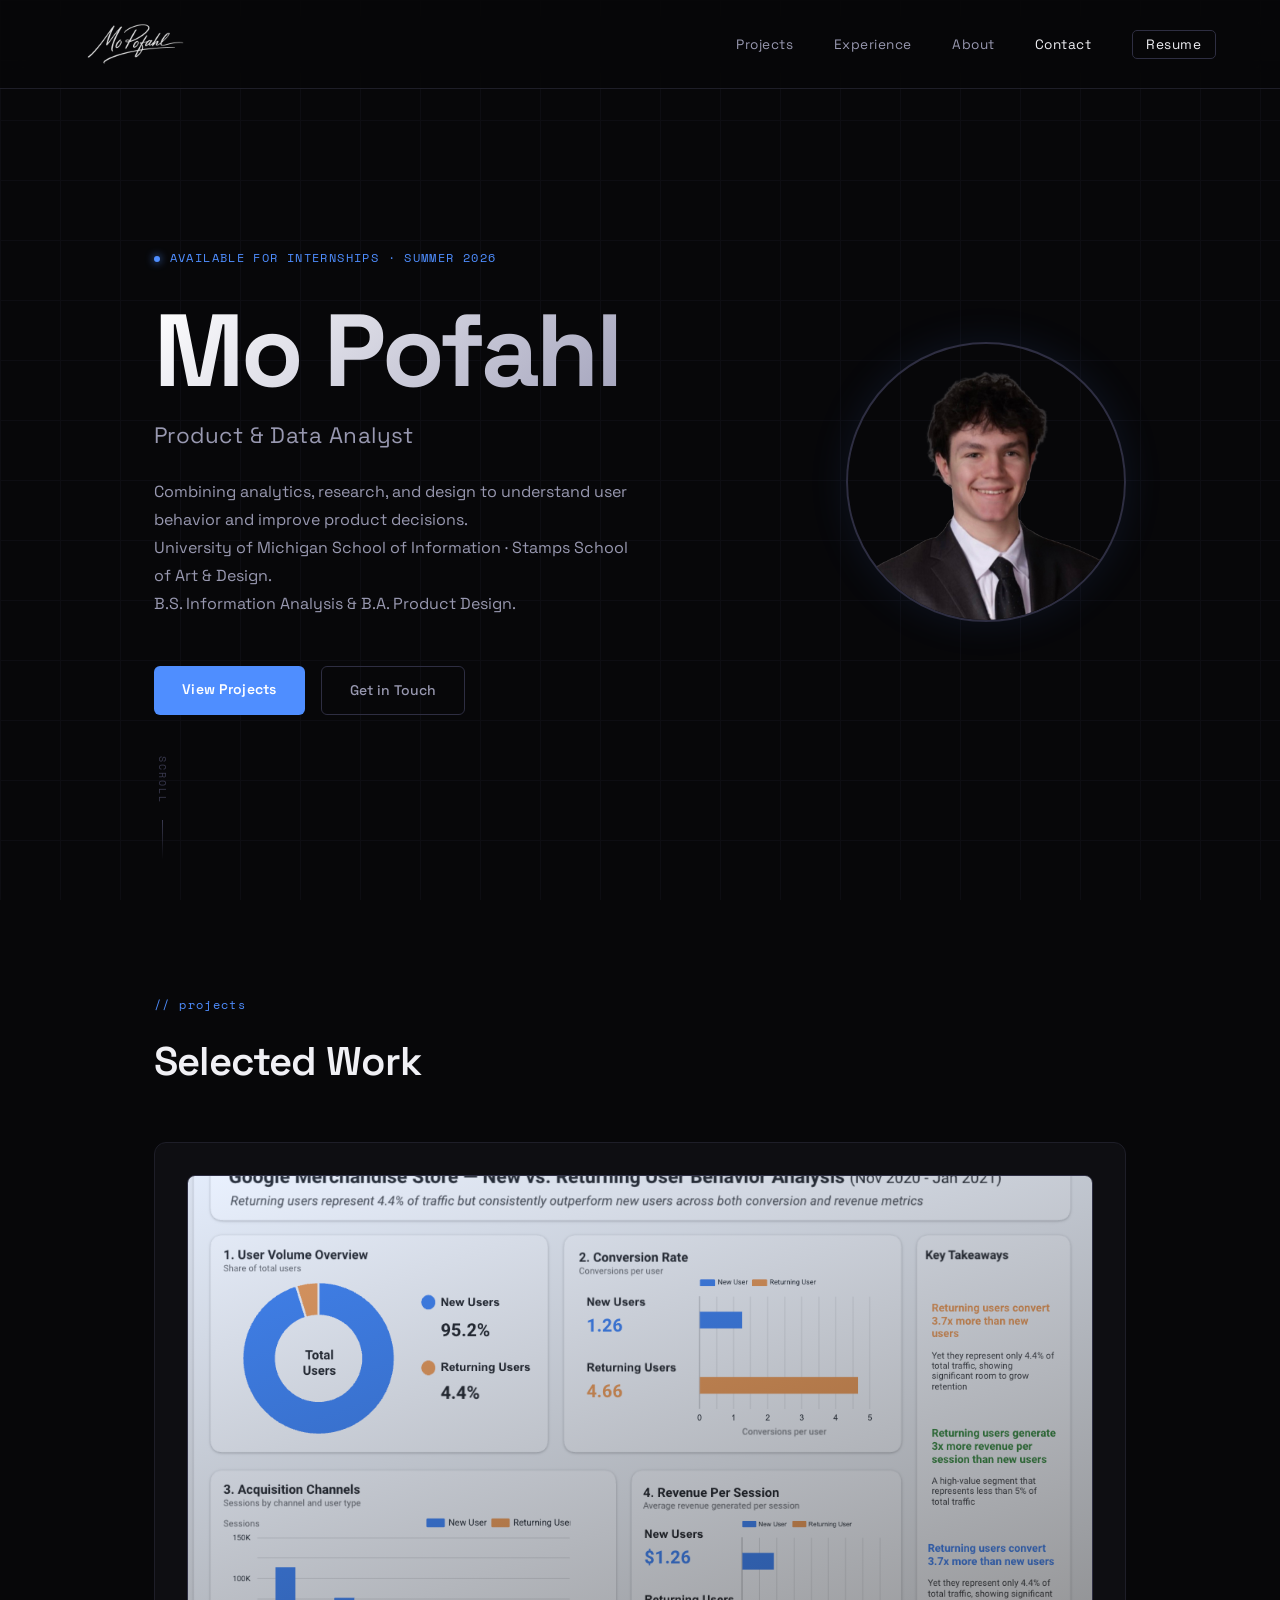
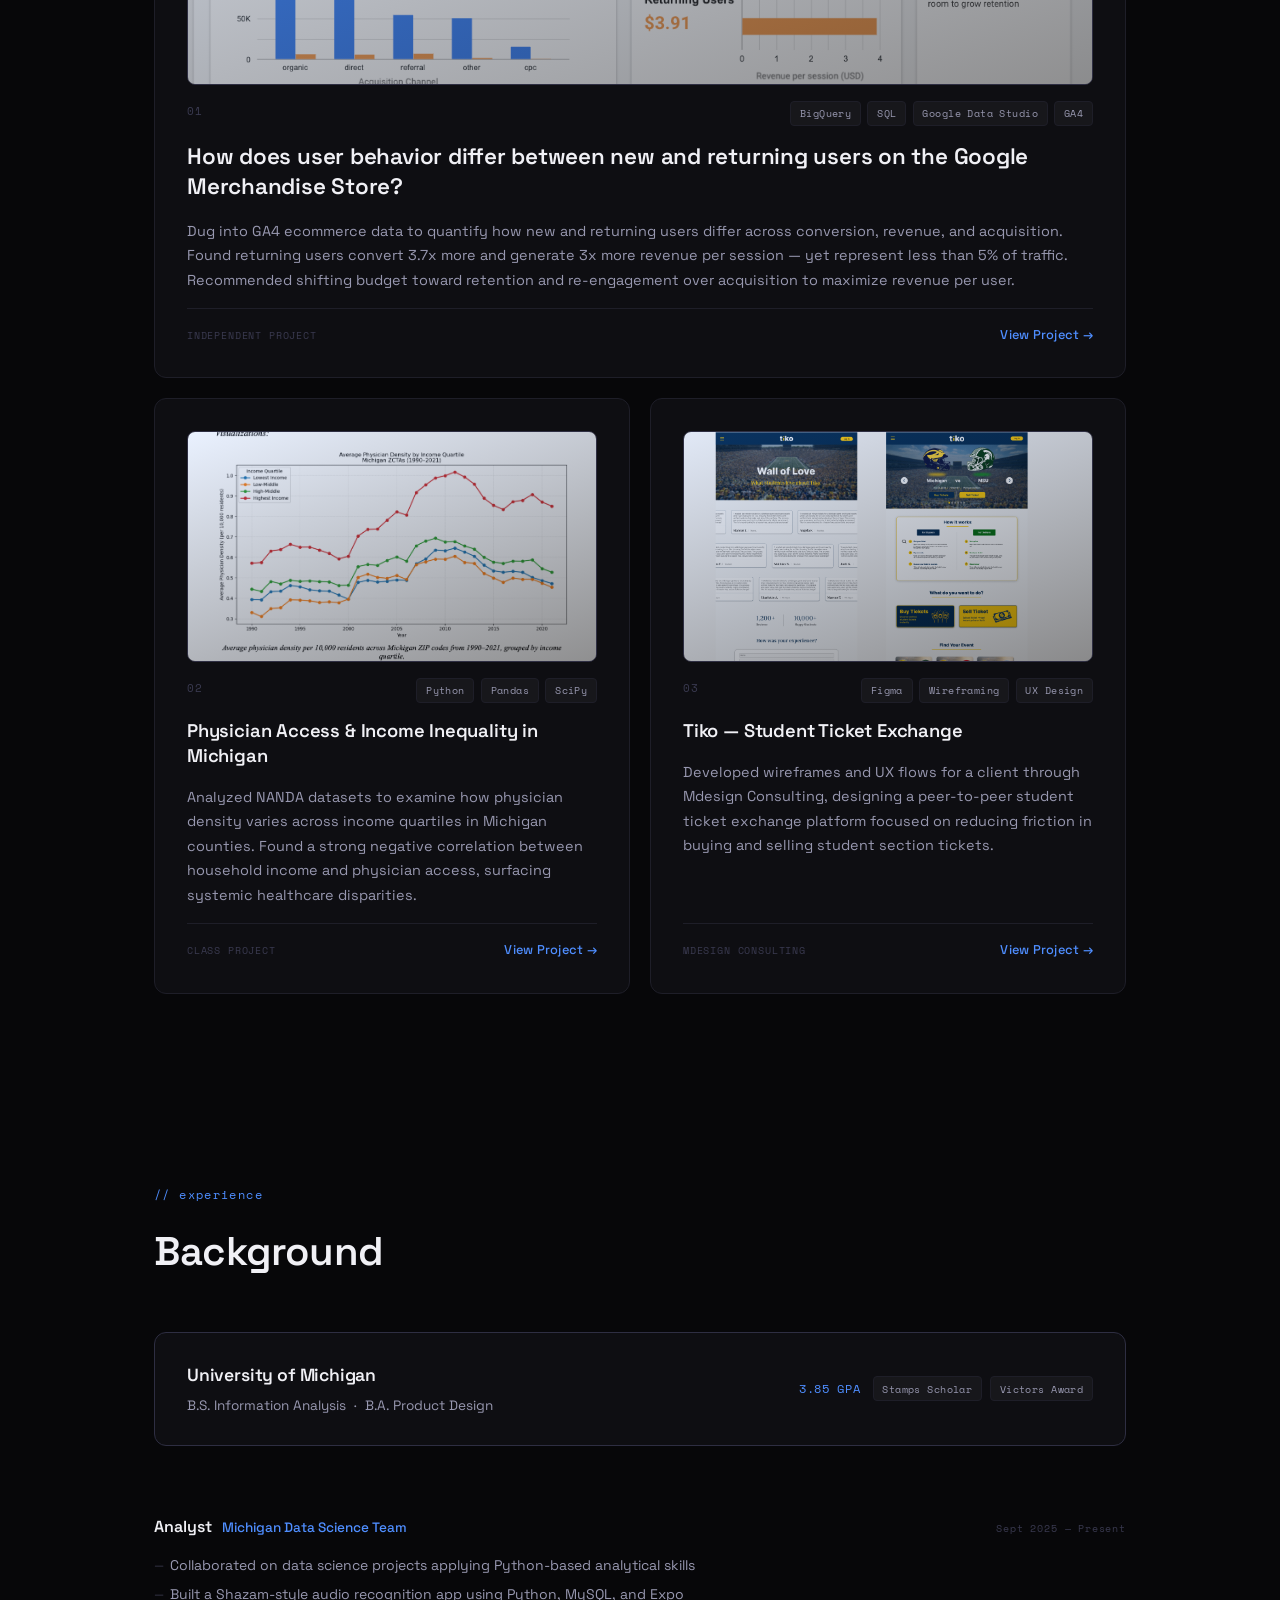
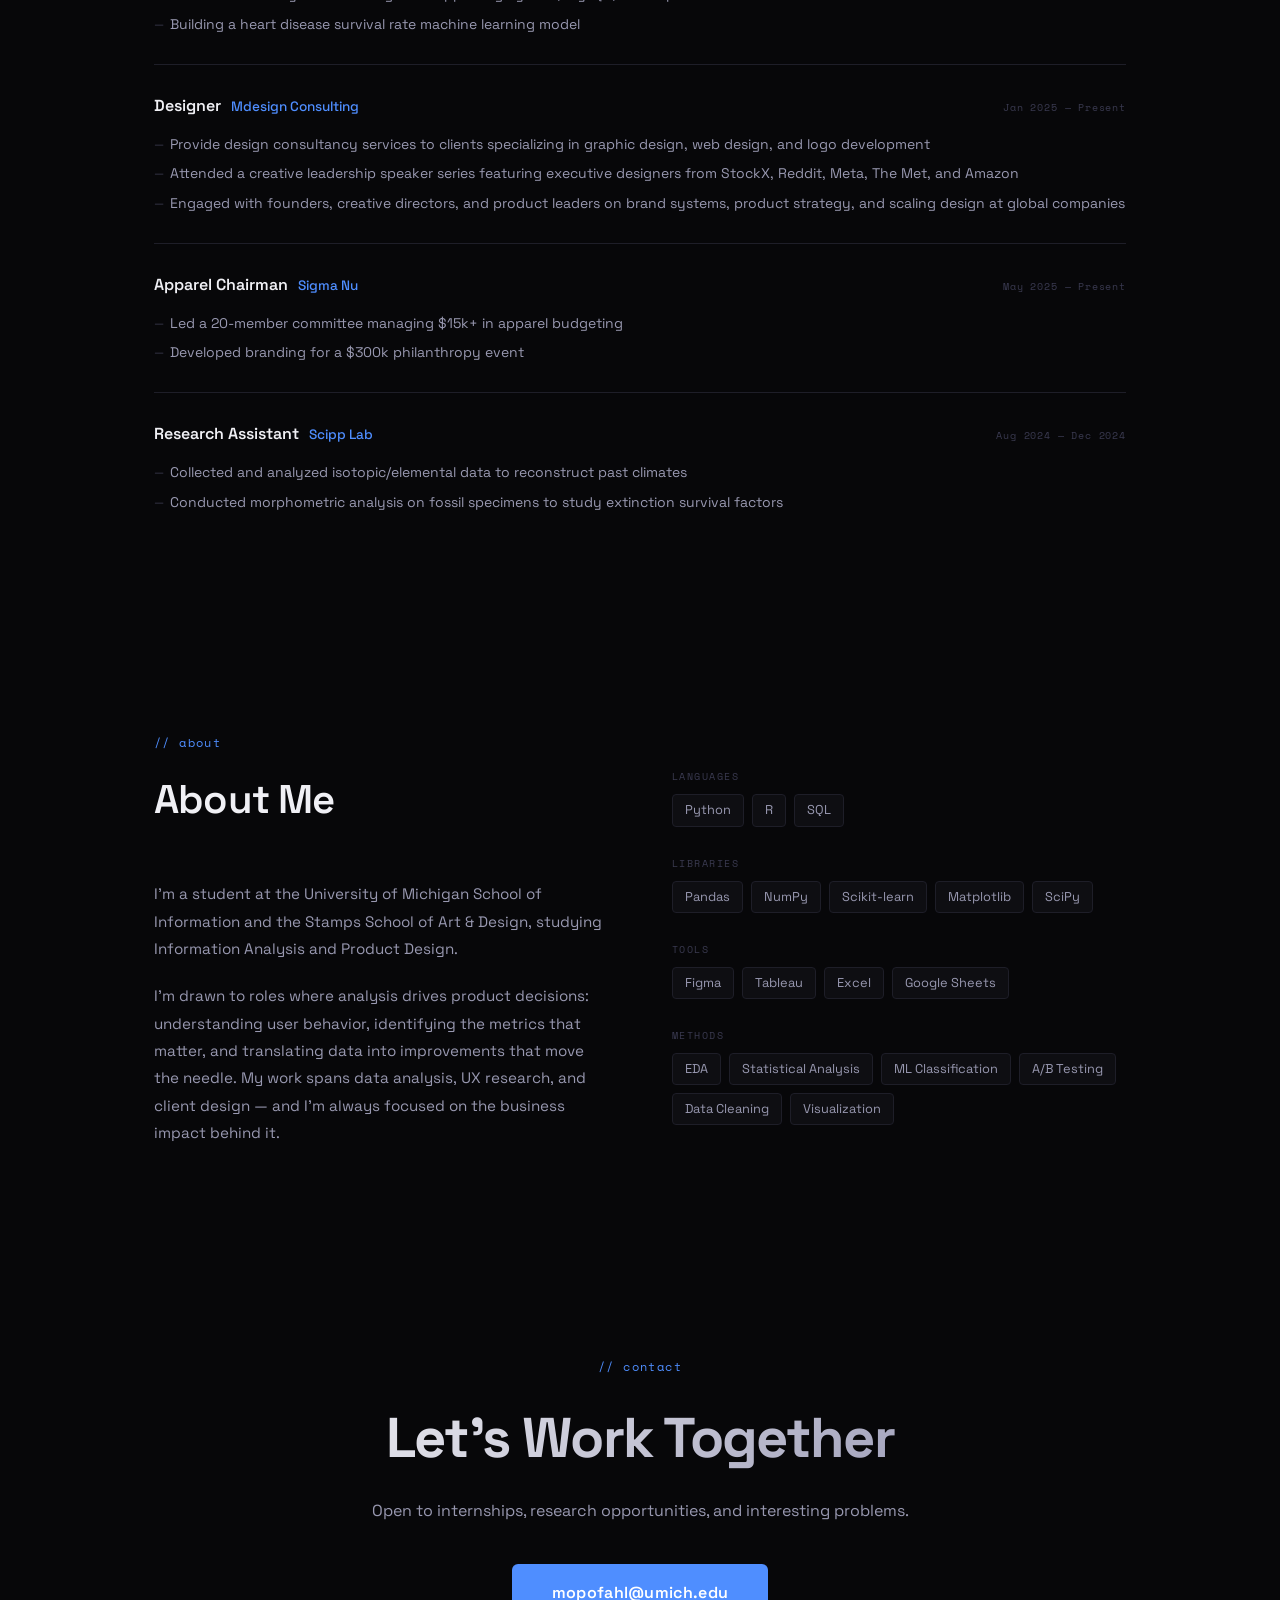
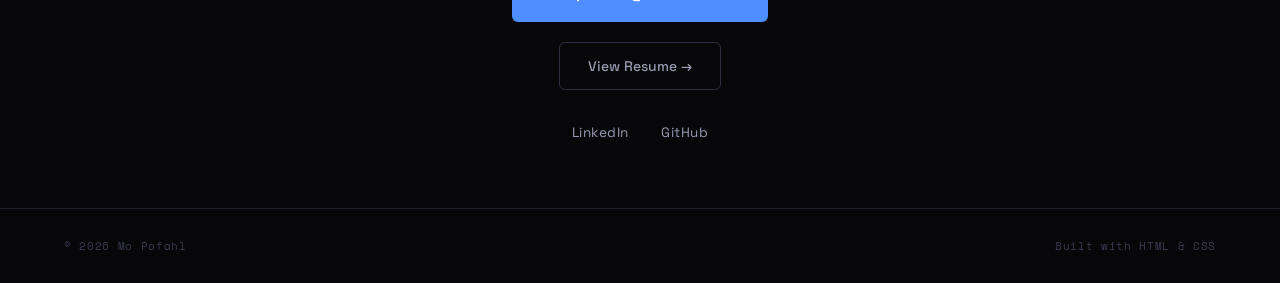
==== index.html @ bbfb33be "Initial portfolio commit" ====
<!DOCTYPE html>
<html lang="en">
<head>
  <meta charset="UTF-8" />
  <meta name="viewport" content="width=device-width, initial-scale=1.0" />
  <title>Mo Pofahl — Product Analyst</title>
  <link rel="preconnect" href="https://fonts.googleapis.com" />
  <link rel="preconnect" href="https://fonts.gstatic.com" crossorigin />
  <link href="https://fonts.googleapis.com/css2?family=Space+Grotesk:wght@300;400;500;600;700&family=Space+Mono:wght@400;700&display=swap" rel="stylesheet" />
  <link rel="stylesheet" href="style.css" />
</head>
<body>

  <!-- NAV -->
  <nav class="nav">
    <img src="assets/sigblack.png" alt="Mo Pofahl" class="nav-logo-sig" />
    <ul class="nav-links">
      <li><a href="#projects">Projects</a></li>
      <li><a href="#experience">Experience</a></li>
      <li><a href="#about">About</a></li>
      <li><a href="#contact">Contact</a></li>
      <li><a href="Resume - MoPofahl.pdf" class="nav-resume" target="_blank" rel="noopener">Resume</a></li>
    </ul>
  </nav>

  <!-- HERO -->
  <section class="hero">
    <div class="hero-content">
      <div class="hero-tag">Available for internships · Summer 2026</div>
      <h1 class="hero-name">Mo Pofahl</h1>
      <p class="hero-role">Product & Data Analyst</p>
      <p class="hero-sub">
        Combining analytics, research, and design to understand user behavior and improve product decisions.<br />
        University of Michigan School of Information · Stamps School of Art &amp; Design.<br />
        B.S. Information Analysis &amp; B.A. Product Design.
      </p>
      <div class="hero-cta">
        <a href="#projects" class="btn-primary">View Projects</a>
        <a href="mailto:mopofahl@umich.edu" class="btn-ghost">Get in Touch</a>
      </div>
    </div>
    <div class="hero-photo">
      <img src="assets/headshot.png" alt="Mo Pofahl" />
    </div>
    <div class="hero-scroll-hint">scroll</div>
  </section>

  <!-- PROJECTS -->
  <section class="projects" id="projects">
    <div class="section-label">// projects</div>
    <h2 class="section-title">Selected Work</h2>

    <div class="projects-grid">

      <!-- Project 1 — Featured -->
      <article class="card card--featured">
        <div class="card-img"><img src="assets/dashboard.png" alt="GA4 User Behavior project" /></div>
        <div class="card-header">
          <span class="card-number">01</span>
          <div class="card-tags">
            <span class="tag">BigQuery</span>
            <span class="tag">SQL</span>
            <span class="tag">Google Data Studio</span>
            <span class="tag">GA4</span>
          </div>
        </div>
        <h3 class="card-title">How does user behavior differ between new and returning users on the Google Merchandise Store?</h3>
        <p class="card-desc">
          Dug into GA4 ecommerce data to quantify how new and returning users differ across
          conversion, revenue, and acquisition. Found returning users convert 3.7x more and
          generate 3x more revenue per session — yet represent less than 5% of traffic.
          Recommended shifting budget toward retention and re-engagement over acquisition to
          maximize revenue per user.
        </p>
        <div class="card-footer">
          <span class="card-type">Independent Project</span>
          <a href="project-ga4.html" class="card-link">View Project →</a>
        </div>
      </article>

      <!-- Project 2 -->
      <article class="card">
        <div class="card-img"><img src="assets/physician_density.png" alt="Physician Access project" /></div>
        <div class="card-header">
          <span class="card-number">02</span>
          <div class="card-tags">
            <span class="tag">Python</span>
            <span class="tag">Pandas</span>
            <span class="tag">SciPy</span>
          </div>
        </div>
        <h3 class="card-title">Physician Access &amp; Income Inequality in Michigan</h3>
        <p class="card-desc">
          Analyzed NANDA datasets to examine how physician density varies across
          income quartiles in Michigan counties. Found a strong negative correlation
          between household income and physician access, surfacing systemic healthcare disparities.
        </p>
        <div class="card-footer">
          <span class="card-type">Class Project</span>
          <a href="project-physician.html" class="card-link">View Project →</a>
        </div>
      </article>

      <!-- Project 4 -->
      <article class="card">
        <div class="card-img"><img src="assets/tiko_wireframes.png" alt="Tiko project" /></div>
        <div class="card-header">
          <span class="card-number">03</span>
          <div class="card-tags">
            <span class="tag">Figma</span>
            <span class="tag">Wireframing</span>
            <span class="tag">UX Design</span>
          </div>
        </div>
        <h3 class="card-title">Tiko — Student Ticket Exchange</h3>
        <p class="card-desc">
          Developed wireframes and UX flows for a client through Mdesign Consulting, designing
          a peer-to-peer student ticket exchange platform focused on reducing friction in buying
          and selling student section tickets.
        </p>
        <div class="card-footer">
          <span class="card-type">Mdesign Consulting</span>
          <a href="project-tiko.html" class="card-link">View Project →</a>
        </div>
      </article>

    </div>
  </section>

  <!-- EXPERIENCE -->
  <section class="experience" id="experience">
    <div class="section-label">// experience</div>
    <h2 class="section-title">Background</h2>

    <div class="exp-education">
      <div class="exp-edu-left">
        <span class="exp-school">University of Michigan</span>
        <span class="exp-degree">B.S. Information Analysis &nbsp;·&nbsp; B.A. Product Design</span>
      </div>
      <div class="exp-edu-right">
        <span class="exp-gpa">3.85 GPA</span>
        <span class="tag">Stamps Scholar</span>
        <span class="tag">Victors Award</span>
      </div>
    </div>

    <div class="exp-timeline">

      <div class="exp-entry">
        <div class="exp-entry-header">
          <div class="exp-title-block">
            <span class="exp-role">Analyst</span>
            <span class="exp-org">Michigan Data Science Team</span>
          </div>
          <span class="exp-date">Sept 2025 — Present</span>
        </div>
        <ul class="exp-bullets">
          <li>Collaborated on data science projects applying Python-based analytical skills</li>
          <li>Built a Shazam-style audio recognition app using Python, MySQL, and Expo</li>
          <li>Building a heart disease survival rate machine learning model</li>
        </ul>
      </div>

      <div class="exp-entry">
        <div class="exp-entry-header">
          <div class="exp-title-block">
            <span class="exp-role">Designer</span>
            <span class="exp-org">Mdesign Consulting</span>
          </div>
          <span class="exp-date">Jan 2025 — Present</span>
        </div>
        <ul class="exp-bullets">
          <li>Provide design consultancy services to clients specializing in graphic design, web design, and logo development</li>
          <li>Attended a creative leadership speaker series featuring executive designers from StockX, Reddit, Meta, The Met, and Amazon</li>
          <li>Engaged with founders, creative directors, and product leaders on brand systems, product strategy, and scaling design at global companies</li>
        </ul>
      </div>

      <div class="exp-entry">
        <div class="exp-entry-header">
          <div class="exp-title-block">
            <span class="exp-role">Apparel Chairman</span>
            <span class="exp-org">Sigma Nu</span>
          </div>
          <span class="exp-date">May 2025 — Present</span>
        </div>
        <ul class="exp-bullets">
          <li>Led a 20-member committee managing $15k+ in apparel budgeting</li>
          <li>Developed branding for a $300k philanthropy event</li>
        </ul>
      </div>

      <div class="exp-entry">
        <div class="exp-entry-header">
          <div class="exp-title-block">
            <span class="exp-role">Research Assistant</span>
            <span class="exp-org">Scipp Lab</span>
          </div>
          <span class="exp-date">Aug 2024 — Dec 2024</span>
        </div>
        <ul class="exp-bullets">
          <li>Collected and analyzed isotopic/elemental data to reconstruct past climates</li>
          <li>Conducted morphometric analysis on fossil specimens to study extinction survival factors</li>
        </ul>
      </div>

    </div>
  </section>

  <!-- ABOUT -->
  <section class="about" id="about">
    <div class="section-label">// about</div>
    <div class="about-grid">
      <div class="about-text">
        <h2 class="section-title">About Me</h2>
        <p>
          I'm a student at the University of Michigan School of Information
          and the Stamps School of Art &amp; Design, studying Information Analysis
          and Product Design.
        </p>
        <p>
          I'm drawn to roles where analysis drives product decisions: understanding
          user behavior, identifying the metrics that matter, and translating data
          into improvements that move the needle. My work spans data analysis,
          UX research, and client design — and I'm always focused on the
          business impact behind it.
        </p>
      </div>
      <div class="skills-block">
        <div class="skills-group">
          <span class="skills-label">Languages</span>
          <div class="skills-list">
            <span class="skill">Python</span>
            <span class="skill">R</span>
            <span class="skill">SQL</span>
          </div>
        </div>
        <div class="skills-group">
          <span class="skills-label">Libraries</span>
          <div class="skills-list">
            <span class="skill">Pandas</span>
            <span class="skill">NumPy</span>
            <span class="skill">Scikit-learn</span>
            <span class="skill">Matplotlib</span>
            <span class="skill">SciPy</span>
          </div>
        </div>
        <div class="skills-group">
          <span class="skills-label">Tools</span>
          <div class="skills-list">
            <span class="skill">Figma</span>
            <span class="skill">Tableau</span>
            <span class="skill">Excel</span>
            <span class="skill">Google Sheets</span>
          </div>
        </div>
        <div class="skills-group">
          <span class="skills-label">Methods</span>
          <div class="skills-list">
            <span class="skill">EDA</span>
            <span class="skill">Statistical Analysis</span>
            <span class="skill">ML Classification</span>
            <span class="skill">A/B Testing</span>
            <span class="skill">Data Cleaning</span>
            <span class="skill">Visualization</span>
          </div>
        </div>
      </div>
    </div>
  </section>

  <!-- CONTACT -->
  <section class="contact" id="contact">
    <div class="section-label">// contact</div>
    <h2 class="contact-title">Let's Work Together</h2>
    <p class="contact-sub">Open to internships, research opportunities, and interesting problems.</p>
    <a href="mailto:mopofahl@umich.edu" class="btn-primary btn-large">mopofahl@umich.edu</a>
    <div class="contact-resume">
      <a href="Resume - MoPofahl.pdf" class="btn-ghost" target="_blank" rel="noopener">View Resume →</a>
    </div>
    <div class="contact-links">
      <a href="https://www.linkedin.com/in/mo-pofahl-8034b6285" target="_blank" rel="noopener">LinkedIn</a>
      <a href="https://github.com/mowpofahl" target="_blank" rel="noopener">GitHub</a>
    </div>
  </section>

  <!-- FOOTER -->
  <footer class="footer">
    <span>© 2026 Mo Pofahl</span>
    <span class="footer-built">Built with HTML &amp; CSS</span>
  </footer>

  <script src="script.js"></script>
</body>
</html>
---- style.css ----
/* ── Reset & Base ── */
*, *::before, *::after { box-sizing: border-box; margin: 0; padding: 0; }

:root {
  --bg:        #070709;
  --bg-card:   #0e0e12;
  --bg-card-h: #13131a;
  --border:    #1e1e28;
  --border-h:  #2e2e42;
  --text:      #f0f0f5;
  --text-muted:#9898b0;
  --text-dim:  #3a3a50;
  --accent:    #4f8eff;
  --accent-glow: rgba(79, 142, 255, 0.15);
  --mono:      'Space Mono', monospace;
  --sans:      'Space Grotesk', sans-serif;
}

html { scroll-behavior: smooth; }

/* ── Custom Cursor ── */
@media (hover: hover) {
  *, *::before, *::after { cursor: none !important; }
}

.cursor-dot {
  position: fixed;
  left: 0; top: 0;
  width: 14px; height: 14px;
  background: var(--accent);
  border-radius: 50%;
  pointer-events: none;
  transform: translate(-50%, -50%);
  z-index: 99999;
  opacity: 0;
  box-shadow: 0 0 12px var(--accent), 0 0 28px rgba(79, 142, 255, 0.5);
  transition: opacity 0.3s ease, transform 0.12s ease, width 0.2s ease, height 0.2s ease;
}

.cursor-dot.visible   { opacity: 1; }
.cursor-dot.hovering  { width: 20px; height: 20px; box-shadow: 0 0 14px var(--accent), 0 0 28px rgba(79, 142, 255, 0.5); }
.cursor-dot.clicking  { transform: translate(-50%, -50%) scale(0.65); }

@media (hover: none) {
  .cursor-dot { display: none; }
}

body {
  background: var(--bg);
  color: var(--text);
  font-family: var(--sans);
  font-size: 16px;
  line-height: 1.6;
  -webkit-font-smoothing: antialiased;
  overflow-x: hidden;
}

/* Subtle grid background */
body::before {
  content: '';
  position: fixed;
  inset: 0;
  background-image:
    linear-gradient(var(--border) 1px, transparent 1px),
    linear-gradient(90deg, var(--border) 1px, transparent 1px);
  background-size: 60px 60px;
  opacity: 0.3;
  pointer-events: none;
  z-index: 0;
}

/* ── Nav ── */
.nav {
  position: fixed;
  top: 0;
  left: 0;
  right: 0;
  z-index: 100;
  display: flex;
  align-items: center;
  justify-content: space-between;
  padding: 1.25rem 4rem;
  background: rgba(7, 7, 9, 0.75);
  backdrop-filter: blur(16px);
  -webkit-backdrop-filter: blur(16px);
  border-bottom: 1px solid var(--border);
}

.nav-logo-sig {
  height: 48px;
  width: auto;
  display: block;
  filter: invert(1);
  transform: scale(2);
  transform-origin: left center;
}

.nav-logo {
  font-family: var(--mono);
  font-size: 0.9rem;
  color: var(--accent);
  letter-spacing: 0.1em;
}

.nav-links {
  list-style: none;
  display: flex;
  gap: 2.5rem;
}

.nav-links a {
  font-size: 0.85rem;
  color: var(--text-muted);
  text-decoration: none;
  letter-spacing: 0.04em;
  transition: color 0.2s;
}
.nav-links a:hover { color: var(--text); }

.nav-resume {
  border: 1px solid var(--border-h) !important;
  border-radius: 5px;
  padding: 0.3rem 0.85rem;
  color: var(--text) !important;
  transition: border-color 0.2s, background 0.2s !important;
}
.nav-resume:hover {
  background: var(--bg-card);
  border-color: var(--text-muted) !important;
}

/* ── Hero ── */
.hero {
  position: relative;
  z-index: 1;
  min-height: 100vh;
  display: flex;
  flex-direction: row;
  align-items: center;
  justify-content: space-between;
  gap: 4rem;
  padding: 8rem 4rem 4rem;
  max-width: 1100px;
  margin: 0 auto;
}

.hero-content {
  display: flex;
  flex-direction: column;
  flex: 1;
}

.hero-photo {
  flex-shrink: 0;
  width: 280px;
  height: 280px;
  border-radius: 50%;
  overflow: hidden;
  border: 2px solid var(--border-h);
  box-shadow: 0 0 40px rgba(79, 142, 255, 0.1);
}

.hero-photo img {
  width: 100%;
  height: 100%;
  object-fit: cover;
  object-position: center top;
}

.hero-tag {
  font-family: var(--mono);
  font-size: 0.72rem;
  color: var(--accent);
  letter-spacing: 0.12em;
  text-transform: uppercase;
  margin-bottom: 2rem;
  display: flex;
  align-items: center;
  gap: 0.6rem;
}
.hero-tag::before {
  content: '';
  display: inline-block;
  width: 6px;
  height: 6px;
  border-radius: 50%;
  background: var(--accent);
  box-shadow: 0 0 8px var(--accent);
  animation: pulse 2s ease-in-out infinite;
}

@keyframes pulse {
  0%, 100% { opacity: 1; }
  50%       { opacity: 0.3; }
}

.hero-name {
  font-size: clamp(3.5rem, 8vw, 7rem);
  font-weight: 700;
  letter-spacing: -0.03em;
  line-height: 1;
  background: linear-gradient(135deg, #ffffff 0%, #8a8aaa 100%);
  -webkit-background-clip: text;
  -webkit-text-fill-color: transparent;
  background-clip: text;
  margin-bottom: 1rem;
}

.hero-role {
  font-size: clamp(1rem, 2.5vw, 1.4rem);
  color: var(--text-muted);
  font-weight: 400;
  letter-spacing: 0.02em;
  margin-bottom: 1.5rem;
}
.divider { color: var(--text-dim); margin: 0 0.4em; }

.hero-sub {
  font-size: 1rem;
  color: var(--text-muted);
  max-width: 480px;
  line-height: 1.75;
  margin-bottom: 3rem;
}

.hero-cta {
  display: flex;
  gap: 1rem;
  flex-wrap: wrap;
}

.btn-primary {
  display: inline-block;
  padding: 0.75rem 1.75rem;
  background: var(--accent);
  color: #fff;
  text-decoration: none;
  font-size: 0.875rem;
  font-weight: 600;
  letter-spacing: 0.02em;
  border-radius: 6px;
  transition: background 0.2s, box-shadow 0.2s, transform 0.15s;
}
.btn-primary:hover {
  background: #6aa0ff;
  box-shadow: 0 0 24px rgba(79, 142, 255, 0.4);
  transform: translateY(-1px);
}

.btn-ghost {
  display: inline-block;
  padding: 0.75rem 1.75rem;
  background: transparent;
  color: var(--text-muted);
  text-decoration: none;
  font-size: 0.875rem;
  font-weight: 500;
  border: 1px solid var(--border-h);
  border-radius: 6px;
  transition: color 0.2s, border-color 0.2s, transform 0.15s;
}
.btn-ghost:hover {
  color: var(--text);
  border-color: var(--text-muted);
  transform: translateY(-1px);
}

.hero-scroll-hint {
  position: absolute;
  bottom: 2.5rem;
  left: 4rem;
  font-family: var(--mono);
  font-size: 0.65rem;
  color: var(--text-dim);
  letter-spacing: 0.2em;
  text-transform: uppercase;
  writing-mode: vertical-rl;
  display: flex;
  align-items: center;
  gap: 0.5rem;
}
.hero-scroll-hint::after {
  content: '';
  display: block;
  width: 1px;
  height: 40px;
  background: linear-gradient(to bottom, var(--text-dim), transparent);
  margin-top: 0.5rem;
}

/* ── Sections ── */
section {
  position: relative;
  z-index: 1;
  padding: 6rem 4rem;
  max-width: 1100px;
  margin: 0 auto;
}

.section-label {
  font-family: var(--mono);
  font-size: 0.72rem;
  color: var(--accent);
  letter-spacing: 0.12em;
  margin-bottom: 1rem;
}

.section-title {
  font-size: clamp(1.75rem, 4vw, 2.5rem);
  font-weight: 600;
  letter-spacing: -0.02em;
  margin-bottom: 3rem;
  color: var(--text);
}

/* ── Projects Grid ── */
.projects-grid {
  display: grid;
  grid-template-columns: repeat(2, 1fr);
  grid-template-rows: auto auto;
  gap: 1.25rem;
}

/* Featured card spans full width */
.card--featured {
  grid-column: 1 / -1;
}

/* ── Card ── */
.card {
  background: var(--bg-card);
  border: 1px solid var(--border);
  border-radius: 12px;
  padding: 2rem;
  display: flex;
  flex-direction: column;
  gap: 1rem;
  transition: background 0.25s, border-color 0.25s, transform 0.2s, box-shadow 0.25s;
  cursor: pointer;
  position: relative;
}

.card:hover {
  background: var(--bg-card-h);
  border-color: var(--border-h);
  transform: translateY(-3px);
  box-shadow: 0 12px 40px rgba(0, 0, 0, 0.4), 0 0 0 1px var(--border-h);
}

.card--featured:hover {
  box-shadow: 0 12px 60px rgba(79, 142, 255, 0.08), 0 0 0 1px var(--border-h);
}

.card-img {
  width: 100%;
  aspect-ratio: 16 / 9;
  border-radius: 8px;
  overflow: hidden;
  background: var(--bg);
  border: 1px solid var(--border-h);
  position: relative;
  transition: box-shadow 0.3s, border-color 0.3s;
}

.card-img::after {
  content: '';
  position: absolute;
  inset: 0;
  background: linear-gradient(
    160deg,
    rgba(79, 142, 255, 0.12) 0%,
    rgba(7, 7, 9, 0.45) 100%
  );
  pointer-events: none;
  transition: opacity 0.3s;
  z-index: 1;
}

.card:hover .card-img {
  box-shadow: 0 0 0 1px rgba(79, 142, 255, 0.3), 0 0 28px rgba(79, 142, 255, 0.22);
  border-color: rgba(79, 142, 255, 0.3);
}

.card-img img {
  width: 100%;
  height: 100%;
  object-fit: cover;
  display: block;
}

.card-img:has(img[src=""]) {
  display: flex;
  align-items: center;
  justify-content: center;
}

.card-img:has(img[src=""])::after {
  content: 'image coming soon';
  font-family: var(--mono);
  font-size: 0.6rem;
  color: var(--text-dim);
  letter-spacing: 0.12em;
  text-transform: uppercase;
}

.card-img:has(img[src=""]) img {
  display: none;
}

.card-header {
  display: flex;
  align-items: flex-start;
  justify-content: space-between;
  gap: 1rem;
  flex-wrap: wrap;
}

.card-number {
  font-family: var(--mono);
  font-size: 0.7rem;
  color: var(--text-dim);
  letter-spacing: 0.08em;
  flex-shrink: 0;
  padding-top: 0.1em;
}

.card-tags {
  display: flex;
  flex-wrap: wrap;
  gap: 0.4rem;
  justify-content: flex-end;
}

.tag {
  font-family: var(--mono);
  font-size: 0.65rem;
  color: var(--text-muted);
  background: rgba(255,255,255,0.04);
  border: 1px solid var(--border);
  padding: 0.2rem 0.55rem;
  border-radius: 4px;
  letter-spacing: 0.04em;
}

.card-title {
  font-size: 1.15rem;
  font-weight: 600;
  color: var(--text);
  letter-spacing: -0.01em;
  line-height: 1.35;
}

.card--featured .card-title {
  font-size: 1.4rem;
}

.card-desc {
  font-size: 0.9rem;
  color: var(--text-muted);
  line-height: 1.7;
  flex: 1;
}

.card-footer {
  display: flex;
  align-items: center;
  justify-content: space-between;
  margin-top: auto;
  padding-top: 1rem;
  border-top: 1px solid var(--border);
}

.card-type {
  font-family: var(--mono);
  font-size: 0.65rem;
  color: var(--text-dim);
  letter-spacing: 0.08em;
  text-transform: uppercase;
}

.card-link {
  font-size: 0.8rem;
  color: var(--accent);
  text-decoration: none;
  font-weight: 500;
  transition: opacity 0.2s;
  letter-spacing: 0.02em;
}
.card-link:hover { opacity: 0.7; }

/* stretch the link to cover the whole card (.card must be position: relative) */
.card-link::after {
  content: '';
  position: absolute;
  inset: 0;
  z-index: 1;
}

/* ── Experience ── */
.exp-education {
  display: flex;
  align-items: center;
  justify-content: space-between;
  flex-wrap: wrap;
  gap: 1rem;
  background: var(--bg-card);
  border: 1px solid var(--border-h);
  border-radius: 12px;
  padding: 1.75rem 2rem;
  margin-bottom: 2.5rem;
}

.exp-edu-left {
  display: flex;
  flex-direction: column;
  gap: 0.35rem;
}

.exp-school {
  font-size: 1.1rem;
  font-weight: 600;
  color: var(--text);
  letter-spacing: -0.01em;
}

.exp-degree {
  font-size: 0.85rem;
  color: var(--text-muted);
}

.exp-edu-right {
  display: flex;
  align-items: center;
  gap: 0.5rem;
  flex-wrap: wrap;
}

.exp-gpa {
  font-family: var(--mono);
  font-size: 0.75rem;
  color: var(--accent);
  letter-spacing: 0.06em;
  margin-right: 0.25rem;
}

.exp-timeline {
  display: flex;
  flex-direction: column;
  gap: 0;
}

.exp-entry {
  padding: 1.75rem 0;
  border-bottom: 1px solid var(--border);
  display: flex;
  flex-direction: column;
  gap: 0.9rem;
}

.exp-entry:last-child {
  border-bottom: none;
}

.exp-entry-header {
  display: flex;
  align-items: baseline;
  justify-content: space-between;
  gap: 1rem;
  flex-wrap: wrap;
}

.exp-title-block {
  display: flex;
  align-items: baseline;
  gap: 0.65rem;
  flex-wrap: wrap;
}

.exp-role {
  font-size: 1rem;
  font-weight: 600;
  color: var(--text);
}

.exp-org {
  font-size: 0.85rem;
  color: var(--accent);
  font-weight: 500;
}

.exp-date {
  font-family: var(--mono);
  font-size: 0.65rem;
  color: var(--text-dim);
  letter-spacing: 0.08em;
  white-space: nowrap;
}

.exp-bullets {
  list-style: none;
  display: flex;
  flex-direction: column;
  gap: 0.4rem;
  padding-left: 0;
}

.exp-bullets li {
  font-size: 0.875rem;
  color: var(--text-muted);
  line-height: 1.65;
  padding-left: 1rem;
  position: relative;
}

.exp-bullets li::before {
  content: '—';
  position: absolute;
  left: 0;
  color: var(--text-dim);
  font-size: 0.7rem;
  top: 0.2em;
}

/* ── About ── */
.about-grid {
  display: grid;
  grid-template-columns: 1fr 1fr;
  gap: 4rem;
  align-items: start;
}

.about-text p {
  font-size: 0.95rem;
  color: var(--text-muted);
  line-height: 1.8;
  margin-bottom: 1.25rem;
}

.skills-block {
  display: flex;
  flex-direction: column;
  gap: 1.75rem;
}

.skills-group { display: flex; flex-direction: column; gap: 0.6rem; }

.skills-label {
  font-family: var(--mono);
  font-size: 0.65rem;
  color: var(--text-dim);
  letter-spacing: 0.14em;
  text-transform: uppercase;
}

.skills-list {
  display: flex;
  flex-wrap: wrap;
  gap: 0.5rem;
}

.skill {
  font-size: 0.8rem;
  color: var(--text-muted);
  background: var(--bg-card);
  border: 1px solid var(--border);
  padding: 0.3rem 0.75rem;
  border-radius: 4px;
  transition: color 0.2s, border-color 0.2s;
}
.skill:hover { color: var(--text); border-color: var(--border-h); }

/* ── Contact ── */
.contact {
  text-align: center;
  padding: 6rem 4rem 4rem;
}

.contact-title {
  font-size: clamp(2rem, 5vw, 3.5rem);
  font-weight: 700;
  letter-spacing: -0.03em;
  background: linear-gradient(135deg, #ffffff 0%, #8a8aaa 100%);
  -webkit-background-clip: text;
  -webkit-text-fill-color: transparent;
  background-clip: text;
  margin-bottom: 1rem;
}

.contact-sub {
  color: var(--text-muted);
  font-size: 1rem;
  margin-bottom: 2.5rem;
}

.btn-large {
  font-size: 1rem;
  padding: 1rem 2.5rem;
}

.contact-resume {
  margin-top: 1.25rem;
}

.contact-links {
  display: flex;
  justify-content: center;
  gap: 2rem;
  margin-top: 2rem;
}

.contact-links a {
  font-size: 0.85rem;
  color: var(--text-muted);
  text-decoration: none;
  transition: color 0.2s;
  letter-spacing: 0.04em;
}
.contact-links a:hover { color: var(--text); }

/* ── Footer ── */
.footer {
  position: relative;
  z-index: 1;
  border-top: 1px solid var(--border);
  padding: 1.75rem 4rem;
  display: flex;
  justify-content: space-between;
  align-items: center;
  font-family: var(--mono);
  font-size: 0.7rem;
  color: var(--text-dim);
  letter-spacing: 0.06em;
  max-width: 100%;
}

/* ── Reveal animation ── */
.reveal {
  opacity: 0;
  transform: translateY(24px);
  transition: opacity 0.6s ease, transform 0.6s ease;
}
.reveal.visible {
  opacity: 1;
  transform: translateY(0);
}

/* ── Project Page ── */
.proj-hero {
  position: relative;
  z-index: 1;
  padding: 8rem 4rem 4rem;
  max-width: 860px;
  margin: 0 auto;
}

.proj-back {
  display: inline-flex;
  align-items: center;
  gap: 0.5rem;
  font-family: var(--mono);
  font-size: 0.8rem;
  color: var(--text-muted);
  text-decoration: none;
  letter-spacing: 0.06em;
  margin-bottom: 2.5rem;
  padding: 0.55rem 1.1rem;
  border: 1px solid var(--border-h);
  border-radius: 6px;
  background: var(--bg-card);
  transition: color 0.2s, border-color 0.2s, background 0.2s;
}
.proj-back:hover {
  color: var(--text);
  border-color: var(--accent);
  background: var(--bg-card-h);
}

.proj-title {
  font-size: clamp(1.5rem, 3.5vw, 2.25rem);
  font-weight: 700;
  letter-spacing: -0.02em;
  line-height: 1.25;
  color: var(--text);
  margin: 1rem 0 1.5rem;
}

.proj-intro {
  font-size: 0.975rem;
  color: var(--text-muted);
  line-height: 1.8;
  margin-bottom: 2rem;
}

.proj-tags {
  display: flex;
  flex-wrap: wrap;
  gap: 0.4rem;
}

.proj-section {
  position: relative;
  z-index: 1;
  padding: 3rem 4rem;
  max-width: 860px;
  margin: 0 auto;
}

.proj-section-title {
  font-size: 1.4rem;
  font-weight: 600;
  color: var(--text);
  letter-spacing: -0.02em;
  margin-bottom: 2rem;
}

.dashboard-embed {
  width: 100%;
  border-radius: 12px;
  overflow: hidden;
  border: 1px solid var(--border);
}

.dashboard-placeholder {
  width: 100%;
  aspect-ratio: 16 / 9;
  background: var(--bg-card);
  display: flex;
  flex-direction: column;
  align-items: center;
  justify-content: center;
  gap: 0.5rem;
  font-family: var(--mono);
  font-size: 0.8rem;
  color: var(--text-muted);
  letter-spacing: 0.06em;
}

.dashboard-placeholder-icon {
  font-size: 2rem;
  color: var(--text-dim);
  margin-bottom: 0.25rem;
}

.dashboard-placeholder-sub {
  font-size: 0.65rem;
  color: var(--text-dim);
  letter-spacing: 0.12em;
  text-transform: uppercase;
}

.takeaways {
  display: grid;
  grid-template-columns: repeat(3, 1fr);
  gap: 1.25rem;
}

.takeaway {
  background: var(--bg-card);
  border: 1px solid var(--border);
  border-radius: 12px;
  padding: 1.75rem;
  display: flex;
  flex-direction: column;
  gap: 0.75rem;
  transition: border-color 0.25s, background 0.25s;
}
.takeaway:hover { background: var(--bg-card-h); border-color: var(--border-h); }

.takeaway-stat {
  font-family: var(--mono);
  font-size: 2.5rem;
  font-weight: 700;
  color: var(--accent);
  line-height: 1;
  letter-spacing: -0.02em;
}

.takeaway-text {
  font-size: 0.875rem;
  color: var(--text-muted);
  line-height: 1.7;
}

.methodology {
  display: flex;
  flex-direction: column;
  border: 1px solid var(--border);
  border-radius: 12px;
  overflow: hidden;
  margin-bottom: 2rem;
}

.method-row {
  display: grid;
  grid-template-columns: 160px 1fr;
  gap: 1.5rem;
  padding: 1rem 1.5rem;
  border-bottom: 1px solid var(--border);
  align-items: start;
}
.method-row:last-child { border-bottom: none; }

.method-label {
  font-family: var(--mono);
  font-size: 0.65rem;
  color: var(--text-dim);
  letter-spacing: 0.1em;
  text-transform: uppercase;
  padding-top: 0.15em;
}

.method-value {
  font-size: 0.9rem;
  color: var(--text-muted);
  line-height: 1.6;
}

.proj-github-link {
  display: inline-block;
  font-size: 0.875rem;
  color: var(--accent);
  text-decoration: none;
  font-weight: 500;
  letter-spacing: 0.02em;
  transition: opacity 0.2s;
}
.proj-github-link:hover { opacity: 0.7; }

/* ── Physician Project ── */
.proj-body {
  font-size: 0.975rem;
  color: var(--text-muted);
  line-height: 1.8;
  max-width: 720px;
}

.proj-viz-grid {
  display: grid;
  grid-template-columns: 1fr 1fr;
  gap: 1.5rem;
  margin-top: 2rem;
}

.proj-viz {
  background: var(--bg-card);
  border: 1px solid var(--border);
  border-radius: 12px;
  overflow: hidden;
  margin: 0;
  position: relative;
  cursor: zoom-in;
  transition: border-color 0.2s, background 0.2s;
}

.proj-viz:hover {
  border-color: var(--border-h);
  background: var(--bg-card-h);
}

.proj-viz::before {
  content: 'click to enlarge ↗';
  position: absolute;
  top: 0.65rem;
  right: 0.8rem;
  font-family: var(--mono);
  font-size: 0.6rem;
  letter-spacing: 0.07em;
  color: var(--text-dim);
  z-index: 1;
  transition: color 0.2s;
}

.proj-viz:hover::before {
  color: var(--text-muted);
}

.proj-viz img {
  width: 100%;
  height: 300px;
  object-fit: contain;
  display: block;
  background: var(--bg-card);
  transition: background 0.2s;
  cursor: zoom-in;
}

.proj-viz:hover img {
  background: var(--bg-card-h);
}

/* Lightbox */
.lightbox {
  position: fixed;
  inset: 0;
  background: rgba(0, 0, 0, 0.92);
  z-index: 99998;
  display: flex;
  align-items: center;
  justify-content: center;
  opacity: 0;
  pointer-events: none;
  transition: opacity 0.25s ease;
}

.lightbox.open {
  opacity: 1;
  pointer-events: all;
}

.lightbox img {
  max-width: 90vw;
  max-height: 88vh;
  object-fit: contain;
  border-radius: 8px;
  box-shadow: 0 0 60px rgba(0,0,0,0.6);
}

.lightbox-close {
  position: absolute;
  top: 1.25rem;
  right: 1.5rem;
  font-size: 1.5rem;
  color: var(--text-muted);
  background: none;
  border: none;
  cursor: pointer;
  line-height: 1;
  transition: color 0.2s;
}

.lightbox-close:hover { color: var(--text); }

.proj-viz figcaption {
  padding: 0.85rem 1rem;
  font-size: 0.75rem;
  color: var(--text-dim);
  font-family: var(--mono);
  line-height: 1.5;
}

.rec-grid {
  display: grid;
  grid-template-columns: 1fr 1fr;
  gap: 1.5rem;
  margin-top: 1rem;
}

.rec-card {
  background: var(--bg-card);
  border: 1px solid var(--border);
  border-radius: 12px;
  padding: 1.75rem;
}

.rec-audience {
  font-family: var(--mono);
  font-size: 0.7rem;
  color: var(--accent);
  letter-spacing: 0.08em;
  text-transform: uppercase;
  margin-bottom: 0.75rem;
}

.rec-title {
  font-size: 1rem;
  font-weight: 600;
  color: var(--text);
  margin-bottom: 0.75rem;
  line-height: 1.4;
}

.rec-body {
  font-size: 0.875rem;
  color: var(--text-muted);
  line-height: 1.75;
}

@media (max-width: 768px) {
  .proj-viz-grid, .rec-grid { grid-template-columns: 1fr; }
}

.footer-back {
  font-family: var(--mono);
  font-size: 0.7rem;
  color: var(--text-dim);
  text-decoration: none;
  letter-spacing: 0.06em;
  transition: color 0.2s;
}
.footer-back:hover { color: var(--text-muted); }

/* ── Responsive ── */
@media (max-width: 768px) {
  .nav { padding: 1.25rem 1.5rem; }
  .hero { padding: 7rem 1.5rem 4rem; flex-direction: column; align-items: flex-start; gap: 2.5rem; }
  .hero-photo { width: 160px; height: 160px; align-self: center; }
  section { padding: 4rem 1.5rem; }
  .projects-grid { grid-template-columns: 1fr; }
  .card--featured { grid-column: 1; }
  .about-grid { grid-template-columns: 1fr; gap: 2.5rem; }
  .contact { padding: 4rem 1.5rem; }
  .footer { padding: 1.5rem; flex-direction: column; gap: 0.5rem; text-align: center; }
  .hero-scroll-hint { display: none; }
}

@media (max-width: 480px) {
  .nav-links { gap: 1.25rem; }
}
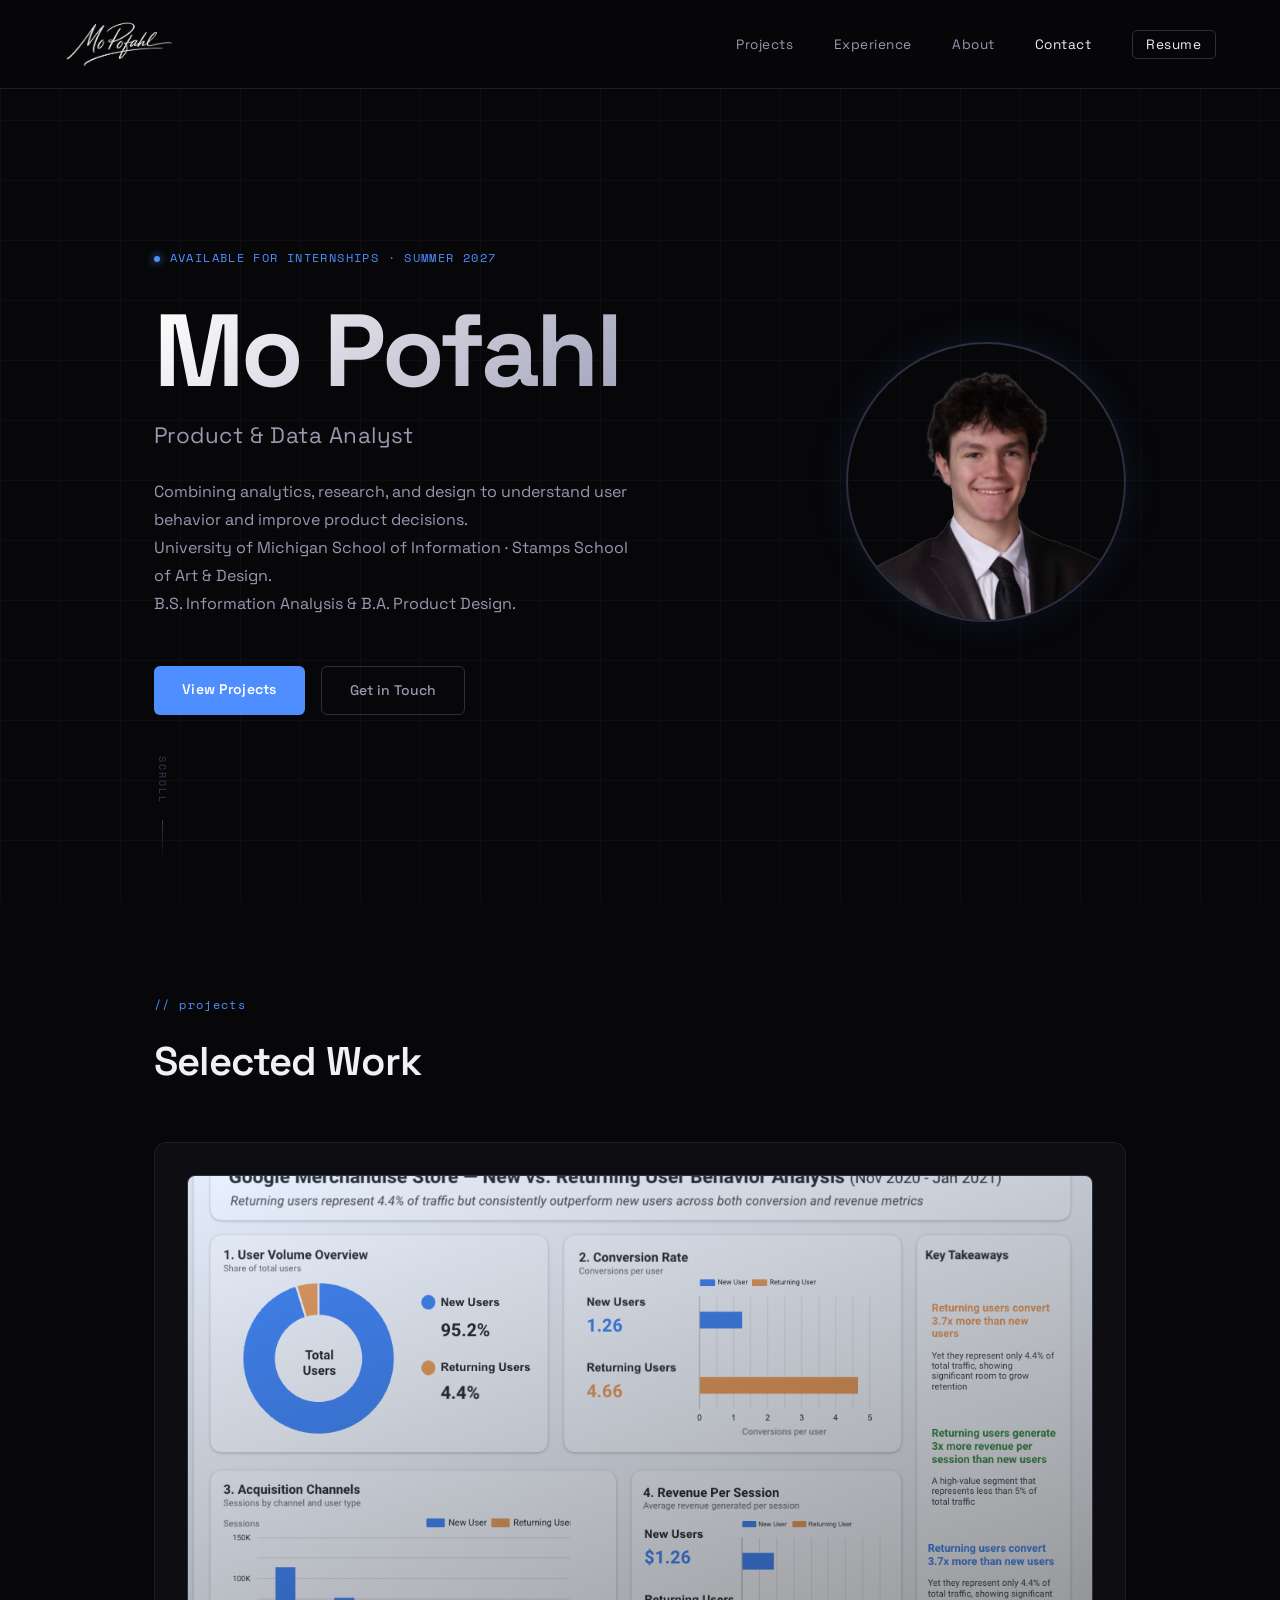
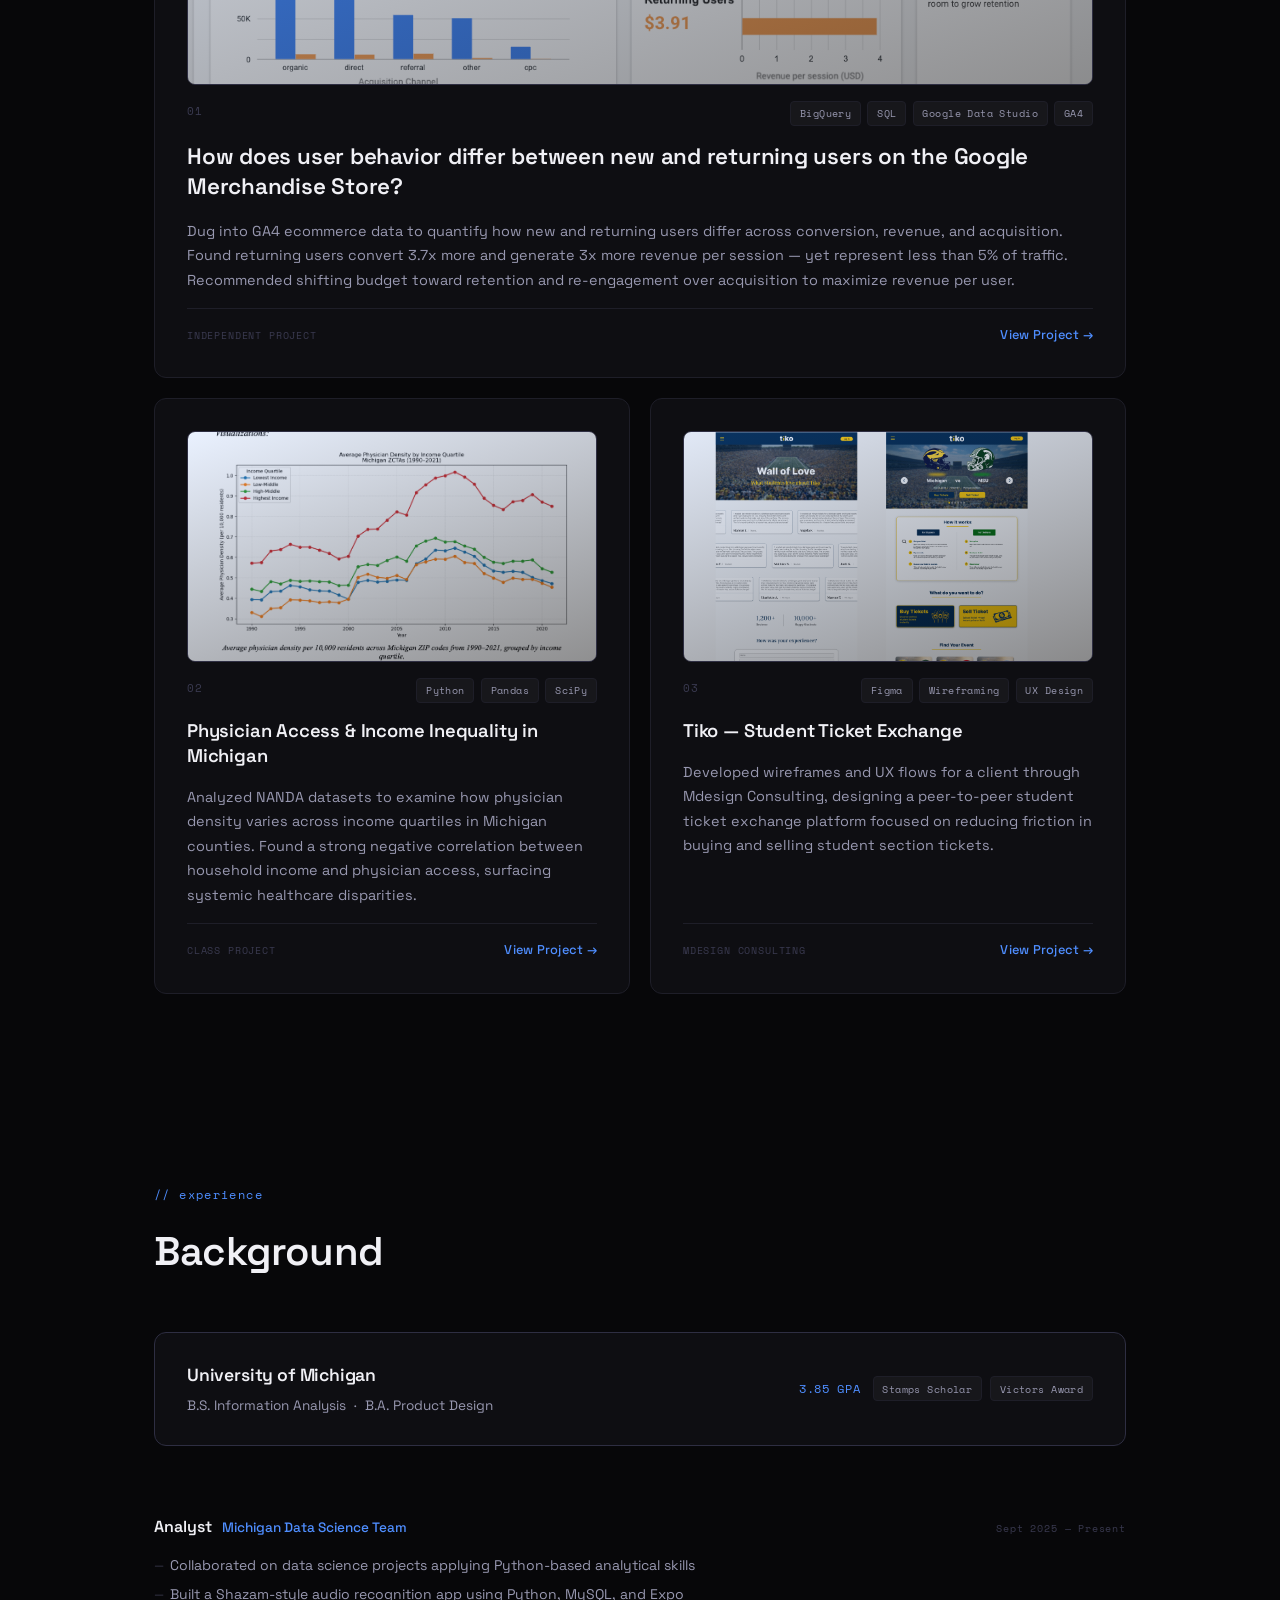
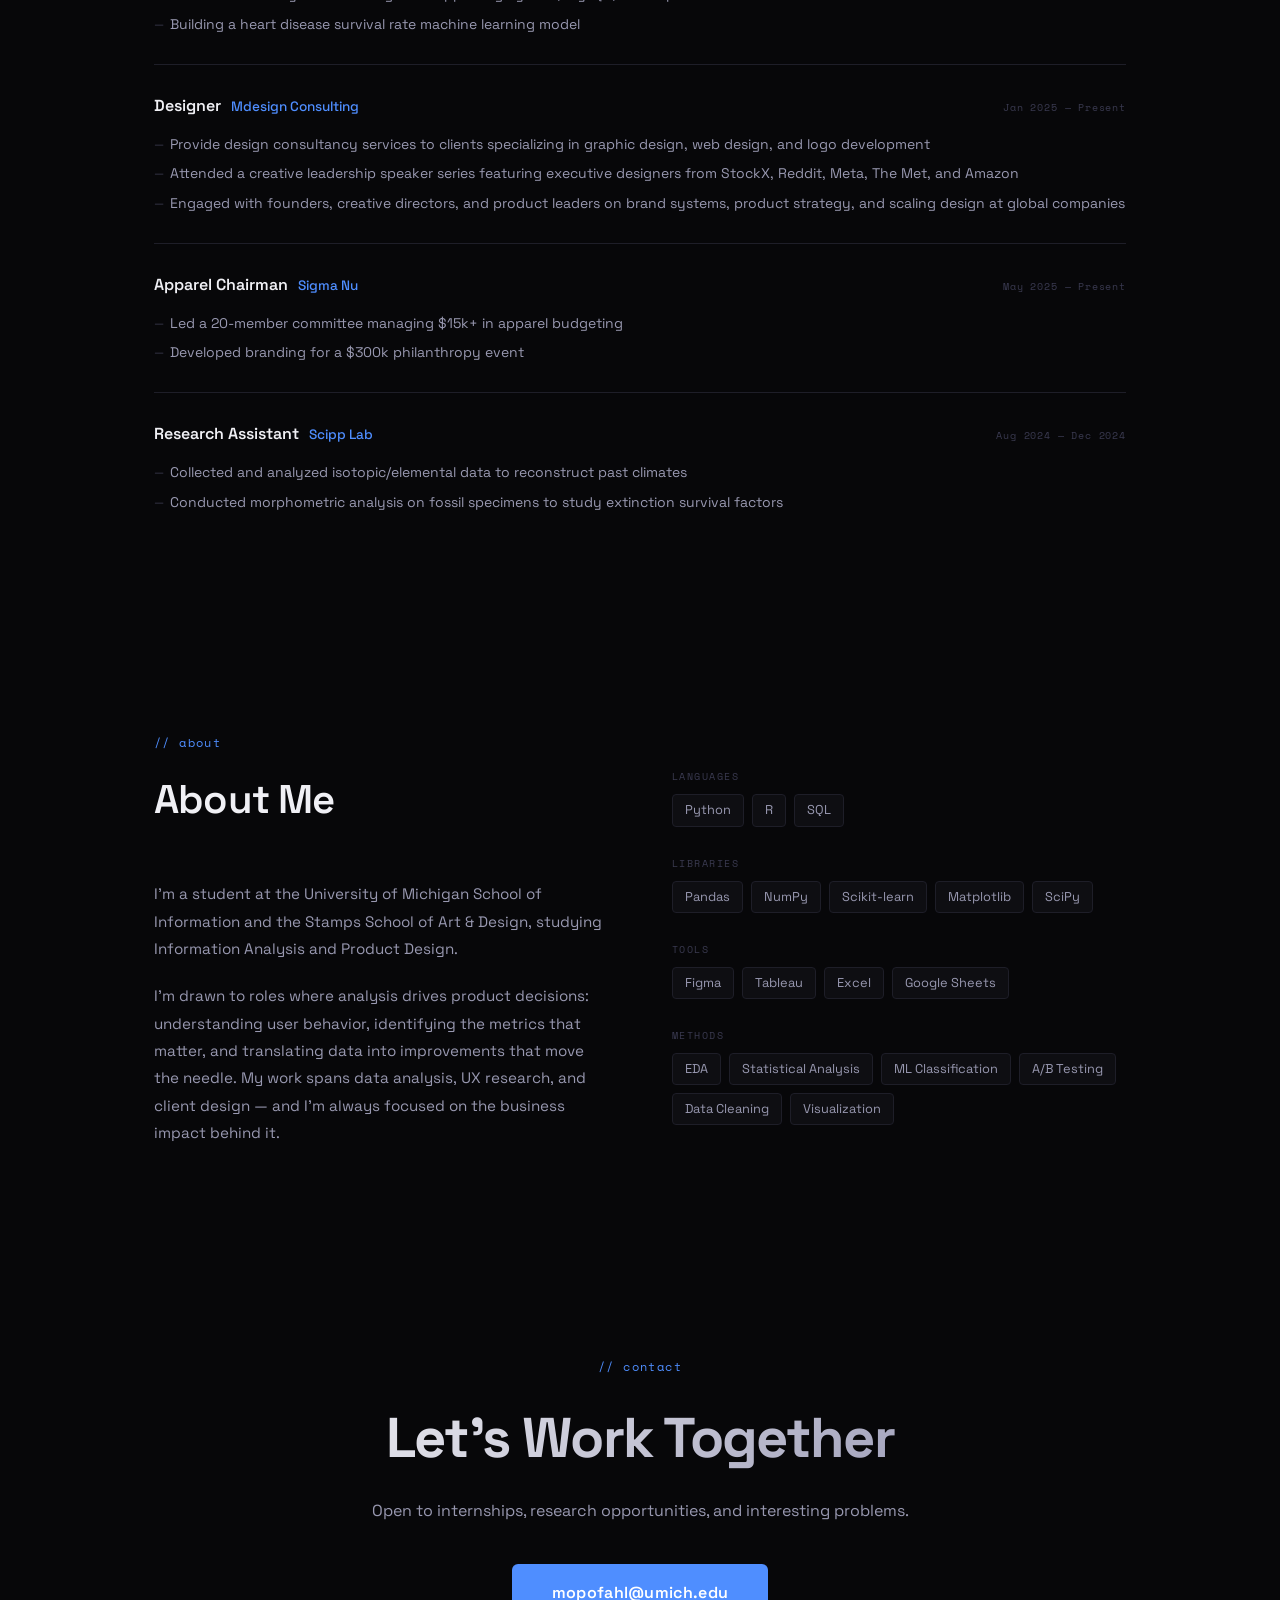
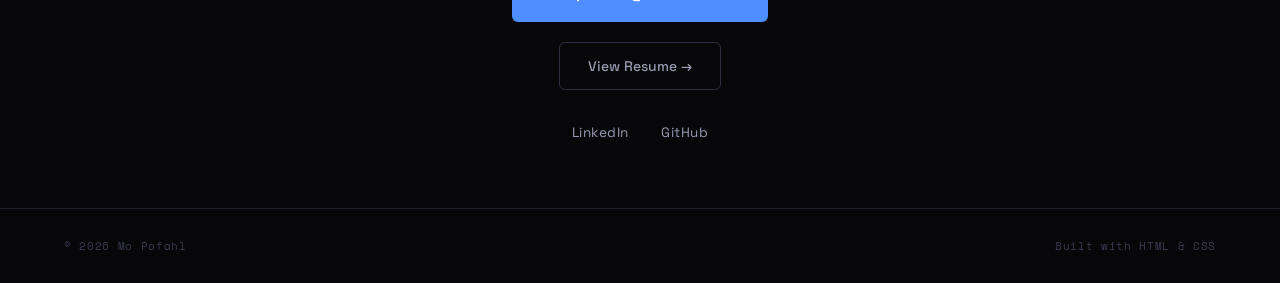
==== commit 172616b3: "Update internship availability to Summer 2027" ====
--- a/index.html
+++ b/index.html
@@ -26,7 +26,7 @@
   <!-- HERO -->
   <section class="hero">
     <div class="hero-content">
-      <div class="hero-tag">Available for internships · Summer 2026</div>
+      <div class="hero-tag">Available for internships · Summer 2027</div>
       <h1 class="hero-name">Mo Pofahl</h1>
       <p class="hero-role">Product & Data Analyst</p>
       <p class="hero-sub">
--- a/style.css
+++ b/style.css
@@ -91,8 +91,6 @@
   width: auto;
   display: block;
   filter: invert(1);
-  transform: scale(2);
-  transform-origin: left center;
 }
 
 .nav-logo {
@@ -1092,6 +1090,7 @@
 /* ── Responsive ── */
 @media (max-width: 768px) {
   .nav { padding: 1.25rem 1.5rem; }
+  .nav-logo-sig { display: none; }
   .hero { padding: 7rem 1.5rem 4rem; flex-direction: column; align-items: flex-start; gap: 2.5rem; }
   .hero-photo { width: 160px; height: 160px; align-self: center; }
   section { padding: 4rem 1.5rem; }
